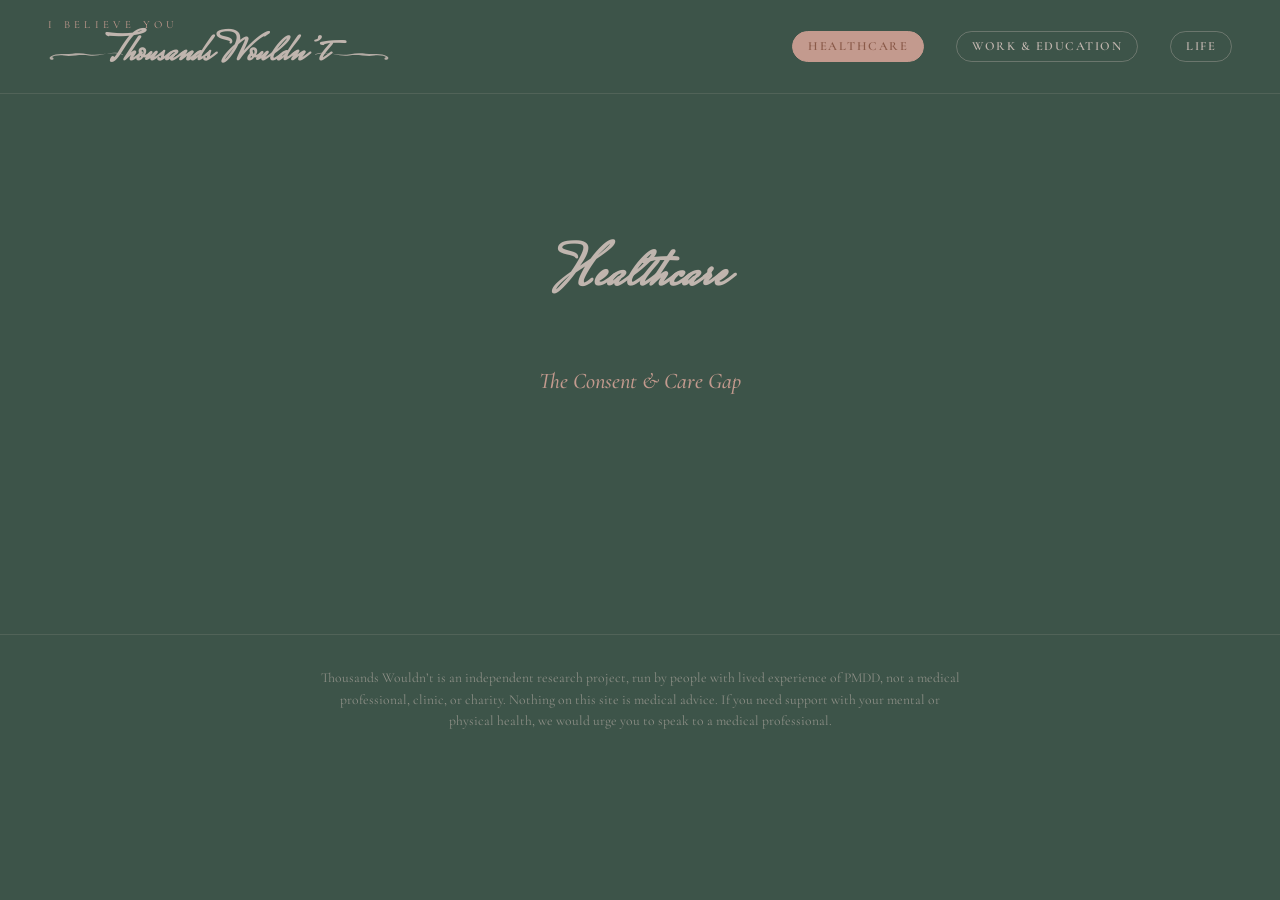
==== healthcare.html @ fcb2e2e6 "Replace the Research page with three topic pages Removes research.html and its six Google Form butto" ====
<!DOCTYPE html>
<html lang="en">
<head>
  <meta charset="UTF-8" />
  <meta name="viewport" content="width=device-width, initial-scale=1.0" />
  <title>Healthcare | Thousands Wouldn't</title>
  <link rel="icon" href="favicon.ico" sizes="any" />
  <link rel="icon" type="image/png" sizes="32x32" href="icons/favicon-32.png" />
  <link rel="icon" type="image/png" sizes="16x16" href="icons/favicon-16.png" />
  <link rel="apple-touch-icon" href="icons/apple-touch-icon.png" />
  <link rel="manifest" href="site.webmanifest" />
  <link rel="preconnect" href="https://fonts.googleapis.com" />
  <link rel="preconnect" href="https://fonts.gstatic.com" crossorigin />
  <link
    href="https://fonts.googleapis.com/css2?family=Cormorant+Garamond:wght@400;500&family=Mrs+Saint+Delafield&display=swap"
    rel="stylesheet"
  />
  <link rel="stylesheet" href="style.css" />
</head>
<body>
  <header class="site-header">
    <a class="brand" href="index.html">
      <p class="eyebrow">I believe you</p>
      <h1 class="title">
        <svg class="flourish flourish-left" viewBox="60 20 345 70" preserveAspectRatio="none" aria-hidden="true">
          <path
            d="M400,54
               C335,28 300,66 240,50
               C195,38 162,52 132,49
               C108,47 88,52 74,62
               C65,68 65,78 73,82
               C82,86 89,78 83,71
               C80,67 74,68 72,71
               C84,58 112,54 132,58
               C168,66 200,50 245,58
               C302,68 336,26 400,50 Z"
          />
        </svg>
        <span class="title-text">Thousands Wouldn&rsquo;t</span>
        <svg class="flourish flourish-right" viewBox="60 20 345 70" preserveAspectRatio="none" aria-hidden="true">
          <path
            d="M400,54
               C335,28 300,66 240,50
               C195,38 162,52 132,49
               C108,47 88,52 74,62
               C65,68 65,78 73,82
               C82,86 89,78 83,71
               C80,67 74,68 72,71
               C84,58 112,54 132,58
               C168,66 200,50 245,58
               C302,68 336,26 400,50 Z"
          />
        </svg>
      </h1>
    </a>
    <nav class="site-nav">
      <a class="nav-link" href="healthcare.html" aria-current="page">Healthcare</a>
      <a class="nav-link" href="work-education.html">Work &amp; Education</a>
      <a class="nav-link" href="life.html">Life</a>
    </nav>
  </header>

  <main class="page-content">
    <section class="topic-content">
      <h2 class="topic-title">Healthcare</h2>
      <p class="topic-subtitle">The Consent &amp; Care Gap</p>
    </section>
  </main>

  <footer class="site-footer">
    <p>Thousands Wouldn&rsquo;t is an independent research project, run by people with lived experience of PMDD, not a medical professional, clinic, or charity. Nothing on this site is medical advice. If you need support with your mental or physical health, we would urge you to speak to a medical professional.</p>
  </footer>
</body>
</html>
---- style.css ----
@font-face {
  font-family: "Dancing Script";
  src: url("fonts/DancingScript-Regular.ttf") format("truetype");
  font-weight: 400;
  font-display: swap;
}

@font-face {
  font-family: "Dancing Script";
  src: url("fonts/DancingScript-Bold.ttf") format("truetype");
  font-weight: 700;
  font-display: swap;
}

:root {
  --daydream: #c0b5ae;
  --day-court: #c9aab5;
  --day-court-dark: #7d5a63;
  --suriel-sunset: #c39a8e;
  --suriel-sunset-dark: #8a5a49;
  --mistcloak: #9cae9e;
  --mistcloak-dark: #5f7266;
  --illyrian-pine: #6f8478;
  --illyrian-pine-dark: #3d5449;

  --bg: var(--illyrian-pine-dark);
  --title-color: var(--daydream);
  --eyebrow-color: var(--suriel-sunset);
}

* {
  box-sizing: border-box;
}

html,
body {
  height: 100%;
}

body {
  margin: 0;
  min-height: 100%;
  background: var(--bg);
  color: var(--daydream);
  font-family: "Cormorant Garamond", serif;
  overflow-x: hidden;
}

.site-header {
  display: flex;
  align-items: center;
  justify-content: space-between;
  flex-wrap: wrap;
  gap: 0.75rem 2rem;
  padding: 1.1rem clamp(1.25rem, 4vw, 3rem);
  border-bottom: 1px solid rgba(192, 181, 174, 0.15);
}

.brand {
  display: flex;
  flex-direction: column;
  align-items: flex-start;
  text-decoration: none;
}

.eyebrow {
  margin: 0 0 0.3rem;
  font-size: clamp(0.55rem, 1vw, 0.68rem);
  letter-spacing: 0.4em;
  text-transform: uppercase;
  color: var(--eyebrow-color);
}

.title {
  margin: 0;
  display: flex;
  align-items: center;
  justify-content: flex-start;
  white-space: nowrap;
  font-family: "Dancing Script", "Mrs Saint Delafield", cursive;
  font-weight: 700;
  font-size: clamp(1.6rem, 3.4vw, 2.5rem);
  line-height: 1;
  color: var(--title-color);
}

.site-nav {
  display: flex;
  align-items: center;
  gap: clamp(1.25rem, 2.5vw, 2.5rem);
  flex-wrap: wrap;
}

.nav-link {
  display: inline-block;
  color: var(--daydream);
  text-decoration: none;
  text-transform: uppercase;
  letter-spacing: 0.12em;
  font-size: 0.78rem;
  font-weight: 600;
  padding: 0.55em 1.2em;
  border-radius: 999px;
  border: 1px solid rgba(192, 181, 174, 0.35);
  transition: background 0.2s ease, color 0.2s ease, border-color 0.2s ease;
}

.nav-link:hover {
  border-color: var(--suriel-sunset);
  color: var(--suriel-sunset);
}

.nav-link[aria-current="page"] {
  background: var(--suriel-sunset);
  color: var(--suriel-sunset-dark);
  border-color: var(--suriel-sunset);
}

.btn-primary {
  display: inline-block;
  background: var(--suriel-sunset);
  color: var(--suriel-sunset-dark);
  text-decoration: none;
  font-size: 0.82rem;
  font-weight: 600;
  letter-spacing: 0.03em;
  white-space: nowrap;
  padding: 0.65em 1.4em;
  border-radius: 999px;
  transition: background 0.2s ease, color 0.2s ease;
}

.btn-primary:hover,
.btn-primary[aria-current="page"] {
  background: var(--suriel-sunset-dark);
  color: var(--suriel-sunset);
}

.page-content {
  min-height: 60vh;
}

.intro {
  max-width: 700px;
  margin: 0 auto;
  padding: clamp(3rem, 8vh, 5.5rem) 1.5rem clamp(4rem, 10vh, 7rem);
}

.intro-title {
  font-family: "Cormorant Garamond", serif;
  font-weight: 500;
  font-style: italic;
  font-size: clamp(1.7rem, 3.6vw, 2.4rem);
  line-height: 1.3;
  color: var(--title-color);
  text-align: center;
  margin: 0 0 2.5rem;
}

.stats-title,
.goal-title {
  font-family: "Dancing Script", "Mrs Saint Delafield", cursive;
  font-weight: 700;
  font-size: clamp(2.2rem, 5.5vw, 3.2rem);
  line-height: 1.2;
  color: var(--title-color);
  text-align: center;
  margin: 0 0 2.5rem;
}

.intro p {
  font-size: clamp(1.05rem, 1.4vw, 1.2rem);
  line-height: 1.8;
  color: var(--daydream);
  opacity: 0.92;
  margin: 0 0 1.4rem;
}

.intro p:last-child {
  margin-bottom: 0;
}

.stats {
  background: rgba(0, 0, 0, 0.15);
  padding: clamp(3rem, 8vh, 5rem) 1.5rem;
}

.stats-title {
  margin-bottom: 2.5rem;
}

.stats-group {
  max-width: 900px;
  margin: 0 auto clamp(2.5rem, 6vh, 3.5rem);
}

.stats-group:last-of-type {
  margin-bottom: 2rem;
}

.stats-group-label {
  margin: 0 0 1.5rem;
  font-size: 0.75rem;
  letter-spacing: 0.3em;
  text-transform: uppercase;
  text-align: center;
  color: var(--eyebrow-color);
}

.stats-grid {
  display: flex;
  flex-wrap: wrap;
  justify-content: center;
  gap: 2.5rem 3rem;
}

.stat {
  flex: 1 1 200px;
  max-width: 260px;
  text-align: center;
}

.stat-number {
  margin: 0 0 0.4rem;
  font-family: "Cormorant Garamond", serif;
  font-weight: 600;
  font-size: clamp(2rem, 4.5vw, 2.6rem);
  line-height: 1;
  color: var(--title-color);
}

.stat-label {
  margin: 0;
  font-size: 0.95rem;
  line-height: 1.5;
  color: var(--daydream);
  opacity: 0.85;
}

.stats-sources {
  margin: 0;
  text-align: center;
  font-size: 0.8rem;
  color: var(--daydream);
  opacity: 0.65;
}

.stats-sources a {
  color: inherit;
  text-decoration: underline;
  text-underline-offset: 2px;
}

.stats-sources a:hover {
  color: var(--eyebrow-color);
}

.goal {
  max-width: 700px;
  margin: 0 auto;
  padding: clamp(3rem, 8vh, 5rem) 1.5rem clamp(4rem, 10vh, 7rem);
}

.goal-list {
  list-style: none;
  margin: 0 0 2.2rem;
  padding: 0;
  display: flex;
  flex-direction: column;
  gap: 1.5rem;
}

.goal-list li {
  display: flex;
  align-items: flex-start;
  gap: 1.1rem;
}

.diamond {
  flex: none;
  width: 10px;
  height: 10px;
  margin-top: 0.5em;
  transform: rotate(45deg);
  border-radius: 2px;
}

.goal-list li:nth-child(1) .diamond {
  background: var(--daydream);
}

.goal-list li:nth-child(2) .diamond {
  background: var(--day-court);
}

.goal-list li:nth-child(3) .diamond {
  background: var(--suriel-sunset);
}

.goal-list li:nth-child(4) .diamond {
  background: var(--mistcloak);
}

.goal-list li:nth-child(5) .diamond {
  background: var(--illyrian-pine);
}

.goal-list p {
  margin: 0;
  font-size: clamp(1.05rem, 1.4vw, 1.2rem);
  line-height: 1.75;
  color: var(--daydream);
  opacity: 0.92;
}

.goal-list strong {
  opacity: 1;
  font-weight: 600;
}

.goal-lead {
  margin: 0 0 2rem;
  font-size: clamp(1.05rem, 1.4vw, 1.2rem);
  line-height: 1.8;
  color: var(--daydream);
  opacity: 0.92;
}

.topic-content {
  display: flex;
  flex-direction: column;
  align-items: center;
  justify-content: center;
  gap: clamp(2rem, 5vh, 3rem);
  min-height: 50vh;
  padding: clamp(4rem, 14vh, 8rem) 1.5rem;
  text-align: center;
}

.topic-title {
  font-family: "Dancing Script", "Mrs Saint Delafield", cursive;
  font-weight: 700;
  font-size: clamp(2.4rem, 6vw, 3.6rem);
  line-height: 1.15;
  color: var(--title-color);
  margin: 0 0 0.75rem;
}

.topic-subtitle {
  font-family: "Cormorant Garamond", serif;
  font-style: italic;
  font-weight: 500;
  font-size: clamp(1.1rem, 2.2vw, 1.4rem);
  color: var(--eyebrow-color);
  margin: 0;
}

.care-notice {
  max-width: 560px;
  padding-left: 1.25rem;
  text-align: left;
  border-left: 3px solid var(--eyebrow-color);
}

.care-notice p {
  margin: 0 0 0.9rem;
  font-size: 1rem;
  line-height: 1.7;
  color: var(--daydream);
  opacity: 0.92;
}

.care-notice p:last-of-type {
  margin-bottom: 1.1rem;
}

.crisis-lines {
  list-style: none;
  margin: 0;
  padding: 0;
  display: flex;
  flex-direction: column;
  gap: 0.5rem;
}

.crisis-lines li {
  font-size: 0.95rem;
  line-height: 1.6;
  color: var(--daydream);
}

.crisis-lines a {
  color: var(--eyebrow-color);
  font-weight: 600;
  text-decoration: none;
  border-bottom: 1px solid transparent;
  transition: border-color 0.2s ease;
}

.crisis-lines a:hover {
  border-color: var(--eyebrow-color);
}

.flourish {
  height: 0.3em;
  flex-shrink: 0;
  color: inherit;
  fill: currentColor;
  opacity: 0.9;
}

.flourish-left {
  width: 1.9em;
  margin-right: -0.42em;
}

.flourish-right {
  width: 1.9em;
  margin-left: -0.3em;
  transform: scaleX(-1);
}

@media (max-width: 560px) {
  .flourish {
    display: none;
  }
}

.title-text {
  position: relative;
  z-index: 1;
}

.site-footer {
  border-top: 1px solid rgba(192, 181, 174, 0.15);
  padding: 2rem 1.5rem;
}

.site-footer p {
  max-width: 640px;
  margin: 0 auto;
  text-align: center;
  font-size: 0.85rem;
  line-height: 1.6;
  color: var(--daydream);
  opacity: 0.6;
}
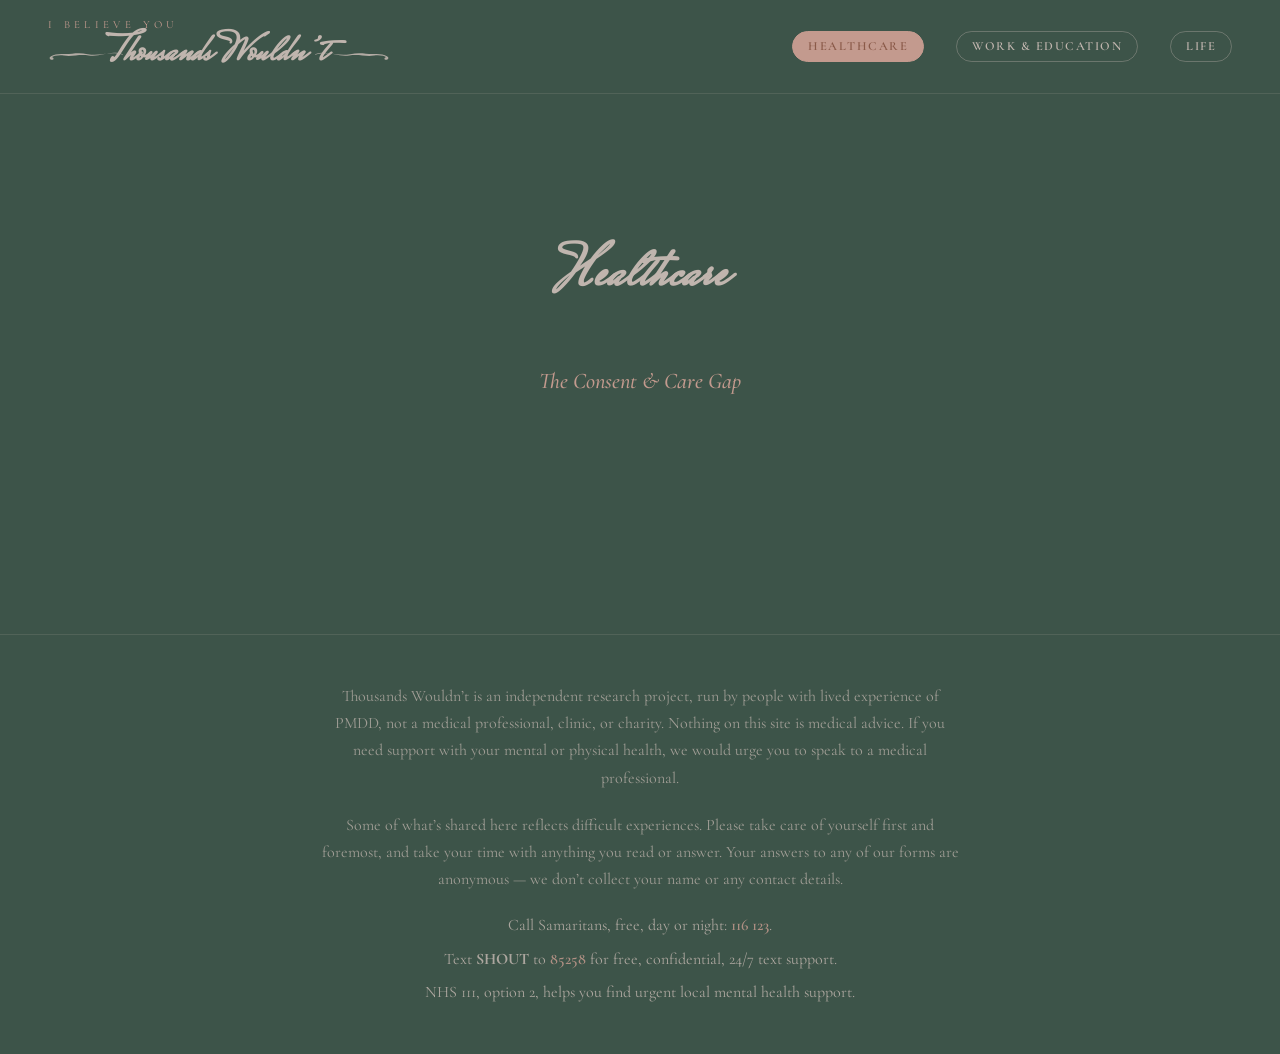
==== commit 30b4e91f: "Move the care/crisis notice into every page's footer Merges the disclaimer, a general care note, and" ====
--- a/healthcare.html
+++ b/healthcare.html
@@ -68,7 +68,15 @@
   </main>
 
   <footer class="site-footer">
-    <p>Thousands Wouldn&rsquo;t is an independent research project, run by people with lived experience of PMDD, not a medical professional, clinic, or charity. Nothing on this site is medical advice. If you need support with your mental or physical health, we would urge you to speak to a medical professional.</p>
+    <div class="footer-content">
+      <p>Thousands Wouldn&rsquo;t is an independent research project, run by people with lived experience of PMDD, not a medical professional, clinic, or charity. Nothing on this site is medical advice. If you need support with your mental or physical health, we would urge you to speak to a medical professional.</p>
+      <p>Some of what&rsquo;s shared here reflects difficult experiences. Please take care of yourself first and foremost, and take your time with anything you read or answer. Your answers to any of our forms are anonymous &mdash; we don&rsquo;t collect your name or any contact details.</p>
+      <ul class="crisis-lines">
+        <li>Call Samaritans, free, day or night: <a href="tel:116123">116 123</a>.</li>
+        <li>Text <strong>SHOUT</strong> to <a href="sms:85258">85258</a> for free, confidential, 24/7 text support.</li>
+        <li>NHS 111, option 2, helps you find urgent local mental health support.</li>
+      </ul>
+    </div>
   </footer>
 </body>
 </html>
--- a/style.css
+++ b/style.css
@@ -355,38 +355,22 @@
   margin: 0;
 }
 
-.care-notice {
-  max-width: 560px;
-  padding-left: 1.25rem;
-  text-align: left;
-  border-left: 3px solid var(--eyebrow-color);
-}
-
-.care-notice p {
-  margin: 0 0 0.9rem;
-  font-size: 1rem;
-  line-height: 1.7;
-  color: var(--daydream);
-  opacity: 0.92;
-}
-
-.care-notice p:last-of-type {
-  margin-bottom: 1.1rem;
-}
-
 .crisis-lines {
   list-style: none;
   margin: 0;
   padding: 0;
   display: flex;
   flex-direction: column;
+  align-items: center;
   gap: 0.5rem;
 }
 
 .crisis-lines li {
-  font-size: 0.95rem;
+  font-size: 1rem;
   line-height: 1.6;
-  color: var(--daydream);
+  text-align: center;
+  color: var(--daydream);
+  opacity: 0.85;
 }
 
 .crisis-lines a {
@@ -433,15 +417,23 @@
 
 .site-footer {
   border-top: 1px solid rgba(192, 181, 174, 0.15);
-  padding: 2rem 1.5rem;
-}
-
-.site-footer p {
+  padding: 3rem 1.5rem;
+}
+
+.footer-content {
   max-width: 640px;
   margin: 0 auto;
-  text-align: center;
-  font-size: 0.85rem;
-  line-height: 1.6;
-  color: var(--daydream);
-  opacity: 0.6;
-}
+  display: flex;
+  flex-direction: column;
+  align-items: center;
+  gap: 1.25rem;
+}
+
+.site-footer p {
+  margin: 0;
+  text-align: center;
+  font-size: 1rem;
+  line-height: 1.7;
+  color: var(--daydream);
+  opacity: 0.75;
+}
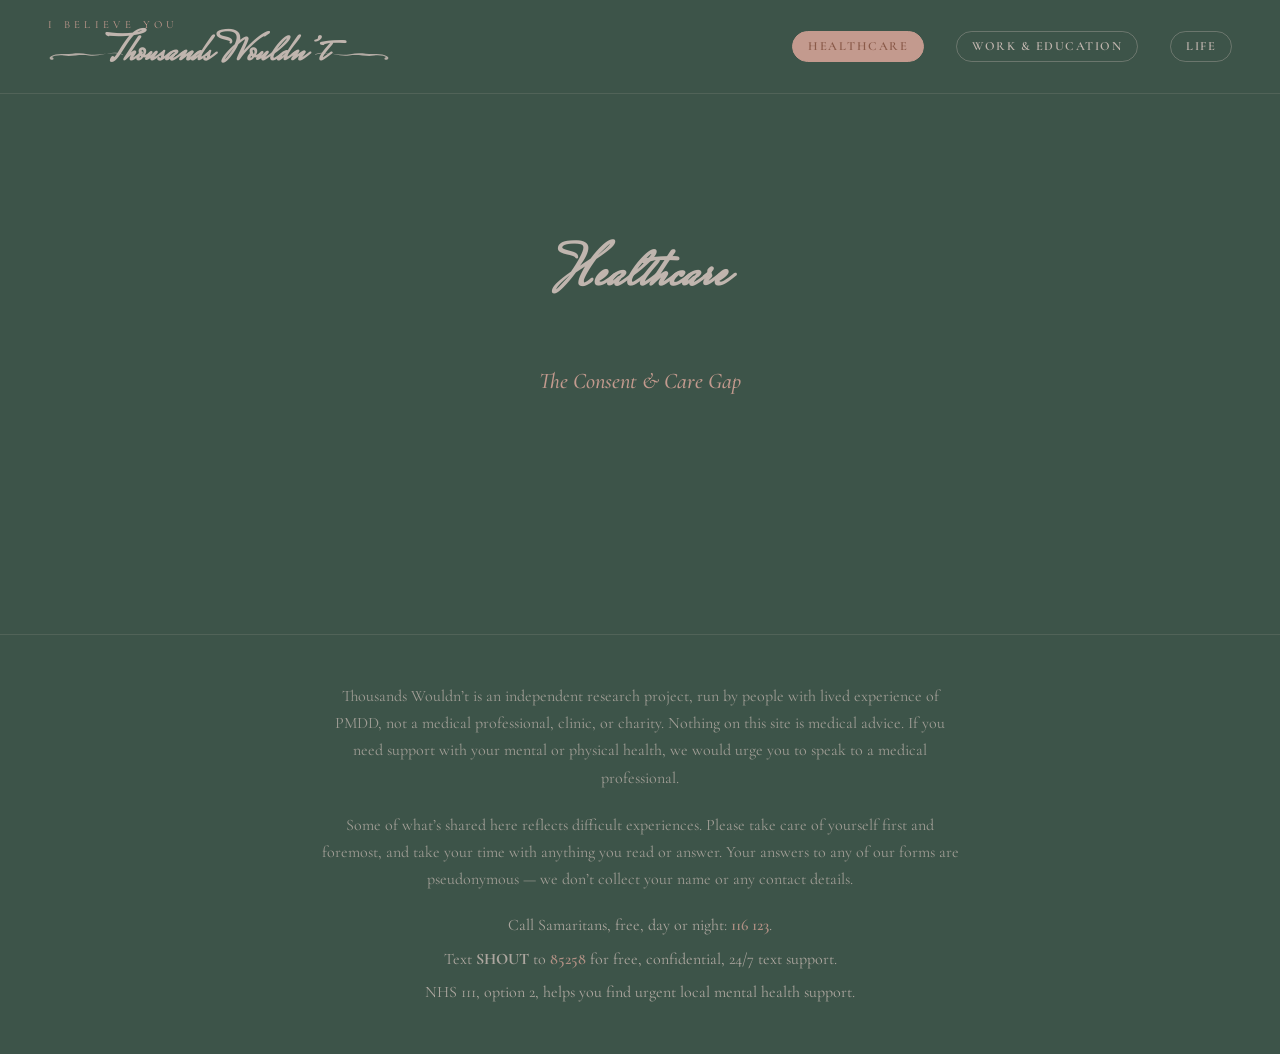
==== commit b7c3751b: "Change footer wording from anonymous to pseudonymous" ====
--- a/healthcare.html
+++ b/healthcare.html
@@ -70,7 +70,7 @@
   <footer class="site-footer">
     <div class="footer-content">
       <p>Thousands Wouldn&rsquo;t is an independent research project, run by people with lived experience of PMDD, not a medical professional, clinic, or charity. Nothing on this site is medical advice. If you need support with your mental or physical health, we would urge you to speak to a medical professional.</p>
-      <p>Some of what&rsquo;s shared here reflects difficult experiences. Please take care of yourself first and foremost, and take your time with anything you read or answer. Your answers to any of our forms are anonymous &mdash; we don&rsquo;t collect your name or any contact details.</p>
+      <p>Some of what&rsquo;s shared here reflects difficult experiences. Please take care of yourself first and foremost, and take your time with anything you read or answer. Your answers to any of our forms are pseudonymous &mdash; we don&rsquo;t collect your name or any contact details.</p>
       <ul class="crisis-lines">
         <li>Call Samaritans, free, day or night: <a href="tel:116123">116 123</a>.</li>
         <li>Text <strong>SHOUT</strong> to <a href="sms:85258">85258</a> for free, confidential, 24/7 text support.</li>
